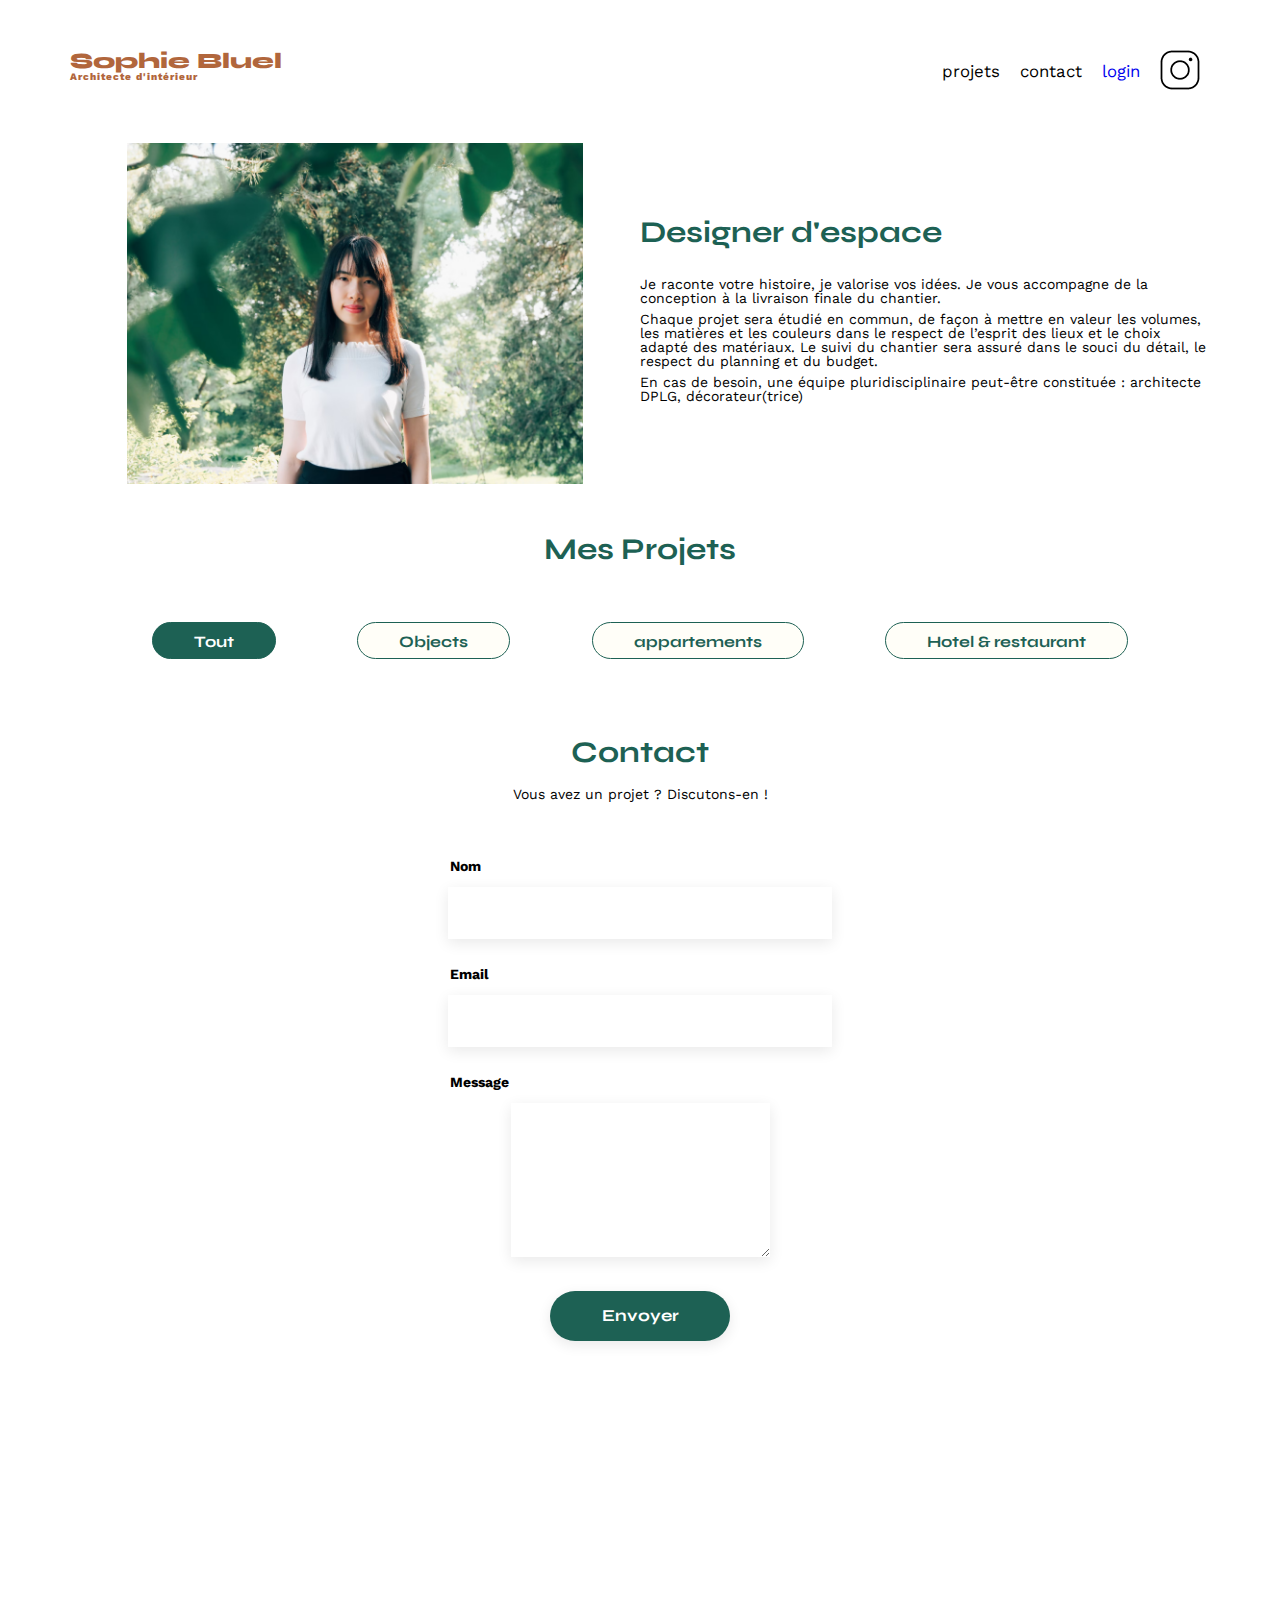
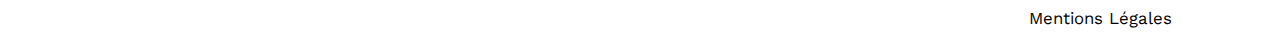
==== Portfolio-architecte-sophie-bluel/FrontEnd/index.html @ def0e127 "add popup" ====
<!DOCTYPE html>
<html lang="fr">
    <head>
        <meta charset="UTF-8" />
        <title>Sophie Bluel - Architecte d'intérieur</title>
        <meta name="viewport" content="width=device-width, initial-scale=1.0" />
        <link rel="preconnect" href="https://fonts.googleapis.com" />
        <link rel="preconnect" href="https://fonts.gstatic.com" crossorigin />
        <link
            href="https://fonts.googleapis.com/css2?family=Syne:wght@700;800&family=Work+Sans&display=swap"
            rel="stylesheet"
        />
        <link
            rel="stylesheet"
            href="https://cdnjs.cloudflare.com/ajax/libs/font-awesome/6.5.2/css/all.min.css"
            integrity="sha512-SnH5WK+bZxgPHs44uWIX+LLJAJ9/2PkPKZ5QiAj6Ta86w+fsb2TkcmfRyVX3pBnMFcV7oQPJkl9QevSCWr3W6A=="
            crossorigin="anonymous"
            referrerpolicy="no-referrer"
        />
        <meta name="description" content="" />
        <link rel="stylesheet" href="./assets/style.css" />
    </head>
    <body>
        <header>
            <h1>Sophie Bluel <span>Architecte d'intérieur</span></h1>
            <nav>
                <ul>
                    <li>projets</li>
                    <li>contact</li>
                    <li>
                        <a href="./assets/login.html" class="btnLogin">login</a>
                    </li>
                    <li>
                        <img
                            src="./assets/icons/instagram.png"
                            alt="Instagram"
                        />
                    </li>
                </ul>
            </nav>
        </header>
        <main>
            <section id="introduction">
                <figure>
                    <img
                        src="./assets/images/sophie-bluel.png"
                        alt="photo de Sophie Bluelcd"
                    />
                </figure>
                <article>
                    <h2>Designer d'espace</h2>
                    <p>
                        Je raconte votre histoire, je valorise vos idées. Je
                        vous accompagne de la conception à la livraison finale
                        du chantier.
                    </p>
                    <p>
                        Chaque projet sera étudié en commun, de façon à mettre
                        en valeur les volumes, les matières et les couleurs dans
                        le respect de l’esprit des lieux et le choix adapté des
                        matériaux. Le suivi du chantier sera assuré dans le
                        souci du détail, le respect du planning et du budget.
                    </p>
                    <p>
                        En cas de besoin, une équipe pluridisciplinaire
                        peut-être constituée : architecte DPLG,
                        décorateur(trice)
                    </p>
                </article>
            </section>

            <section id="portfolio">
                <div class="title">
                    <h2>Mes Projets</h2>
                    <a class="btn-modif loginShowBtn">
                        <i class="fa-regular fa-pen-to-square"></i>modifier
                    </a>
                </div>

                <div class="bouttons-filtre">
                    <button class="button-filtre button-filtre-tout active">
                        Tout
                    </button>
                    <button class="button-filtre button-filtre-object">
                        Objects
                    </button>
                    <button class="button-filtre button-filtre-appartement">
                        appartements
                    </button>
                    <button class="button-filtre button-filtre-hotel">
                        Hotel & restaurant
                    </button>
                </div>

                <div class="gallery"></div>
            </section>
            <section id="contact">
                <h2>Contact</h2>
                <p>Vous avez un projet ? Discutons-en !</p>
                <form action="#" method="post">
                    <label for="name">Nom</label>
                    <input type="text" name="name" id="name" />
                    <label for="email">Email</label>
                    <input type="email" name="email" id="email" />
                    <label for="message">Message</label>
                    <textarea
                        name="message"
                        id="message"
                        cols="30"
                        rows="10"
                    ></textarea>
                    <input type="submit" value="Envoyer" />
                </form>
            </section>
        </main>
        <footer>
            <nav>
                <ul>
                    <li>Mentions Légales</li>
                </ul>
            </nav>
        </footer>
        <div class="popup">
            <div class="popup-container">
                <div class="close-button">
                    <i class="fa-solid fa-xmark"></i>
                </div>
                <div class="popup-content">
                    <h2>Galerie photo</h2>
                    <div class="popup-images">
                        <div class="edit-image">
                            <img
                                src="./assets/images/abajour-tahina.png"
                                alt="abajour de luxe"
                            />
                            <div class="icon-trash">
                                <i class="fa-solid fa-trash-can"></i>
                            </div>
                        </div>
                    </div>
                    <div class="popup-divider"></div>
                    <input
                        id="add-image"
                        type="submit"
                        value="Ajouter une photo"
                    />
                </div>
            </div>
        </div>
        <script type="module" src="./assets/popup.js"></script>
        <script type="module" src="./assets/index.js"></script>
    </body>
</html>
---- Portfolio-architecte-sophie-bluel/FrontEnd/assets/style.css ----
/* http://meyerweb.com/eric/tools/css/reset/
   v2.0 | 20110126
   License: none (public domain)
*/

html,
body,
div,
span,
applet,
object,
iframe,
h1,
h2,
h3,
h4,
h5,
h6,
p,
blockquote,
pre,
a,
abbr,
acronym,
address,
big,
cite,
code,
del,
dfn,
em,
img,
ins,
kbd,
q,
s,
samp,
small,
strike,
strong,
sub,
sup,
tt,
var,
b,
u,
i,
center,
dl,
dt,
dd,
ol,
ul,
li,
fieldset,
form,
label,
legend,
table,
caption,
tbody,
tfoot,
thead,
tr,
th,
td,
article,
aside,
canvas,
details,
embed,
figure,
figcaption,
footer,
header,
hgroup,
menu,
nav,
output,
ruby,
section,
summary,
time,
mark,
audio,
video {
    margin: 0;
    padding: 0;
    border: 0;
    font-size: 100%;
    font: inherit;
    vertical-align: baseline;
}
/* HTML5 display-role reset for older browsers */
article,
aside,
details,
figcaption,
figure,
footer,
header,
hgroup,
menu,
nav,
section {
    display: block;
}
body {
    line-height: 1;
}
ol,
ul {
    list-style: none;
}
blockquote,
q {
    quotes: none;
}
blockquote:before,
blockquote:after,
q:before,
q:after {
    content: "";
    content: none;
}
table {
    border-collapse: collapse;
    border-spacing: 0;
}
/** end reset css**/
body {
    max-width: 1140px;
    margin: auto;
    font-family: "Work Sans";
    font-size: 14px;
}
header {
    display: flex;
    justify-content: space-between;
    margin: 50px 0;
}
section {
    margin: 50px 0;
}

h1 {
    display: flex;
    flex-direction: column;
    font-family: "Syne";
    font-size: 22px;
    font-weight: 800;
    color: #b1663c;
}

h1 > span {
    font-family: "Work Sans";
    font-size: 10px;
    letter-spacing: 0.1em;
}

h2 {
    font-family: "Syne";
    font-weight: 700;
    font-size: 30px;
    color: #1d6154;
}
nav ul {
    display: flex;
    align-items: center;
    list-style-type: none;
    cursor: pointer;
}
nav li {
    padding: 0 10px;
    font-size: 1.2em;
}

nav a {
    text-decoration: none;
}

li:hover {
    color: #b1663c;
}
#introduction {
    display: flex;
    align-items: center;
}
#introduction figure {
    flex: 1;
}
#introduction img {
    display: block;
    margin: auto;
    width: 80%;
}

#introduction article {
    flex: 1;
}
#introduction h2 {
    margin-bottom: 1em;
}

#introduction p {
    margin-bottom: 0.5em;
}
#portfolio h2 {
    text-align: center;
    margin-bottom: 1em;
}

.gallery {
    width: 90%;
    display: grid;
    grid-template-columns: 1fr 1fr 1fr;
    grid-column-gap: 20px;
    grid-row-gap: 20px;
    margin: auto;
}

.gallery img {
    width: 100%;
}
#contact {
    width: 50%;
    margin: auto;
}
#contact > * {
    text-align: center;
}
#contact h2 {
    margin-bottom: 20px;
}
#contact form {
    text-align: left;
    margin-top: 30px;
    display: flex;
    flex-direction: column;
}

#contact input {
    height: 50px;
    font-size: 1.2em;
    border: none;
    box-shadow: 0px 4px 14px rgba(0, 0, 0, 0.09);
}
#contact label {
    margin: 2em 0 1em 0;
}
#contact textarea {
    border: none;
    box-shadow: 0px 4px 14px rgba(0, 0, 0, 0.09);
}

input[type="submit"] {
    font-family: "Syne";
    font-weight: 700;
    color: white;
    background-color: #1d6154;
    margin: 2em auto;
    width: 180px;
    text-align: center;
    border-radius: 60px;
}

footer nav ul {
    display: flex;
    justify-content: flex-end;
    margin: 2em;
}

.bouttons-filtre {
    display: flex;
    justify-content: space-evenly;
    margin: 2em 0;
}

.button-filtre {
    font-weight: 700;
    text-align: center;
    flex-shrink: 0;
    height: 2.3125rem;
    border-radius: 3.75rem;
    color: #1d6154;
    background-color: #fffef8;
    font-family: Syne;
    font-size: 1rem;
    padding: 0.56rem 2.56rem;
    cursor: pointer;
    border: 1px solid #1d6154;
    transition: all 0.3s;
}

.button-filtre:hover {
    background-color: #1d6154;
    color: white;
}

.active {
    background-color: #1d6154;
    color: white;
}

form {
    display: flex;
    flex-direction: column;
    align-items: center;
    max-width: 380px;
    margin: auto;
    margin-top: 200px;
    margin-bottom: 235px;
}

form a {
    color: #1d6154;
    font-weight: 700;
    text-underline-offset: 0.2em;
}

label {
    margin: 1em 0;
    align-self: flex-start;
    margin-top: 2.5em;
    font-weight: 700;
}

input {
    width: 100%;
    height: 50px;
    font-size: 1.2em;
    border: none;
    box-shadow: 0px 4px 14px rgba(0, 0, 0, 0.09);
    cursor: pointer;
}

#error {
    color: red;
    margin-top: 2em;
    font-weight: 700;
    transition: all 0.3s;
}

.title {
    display: flex;
    justify-content: center;
    align-items: baseline;
    gap: 10px;
}

.title a {
    cursor: pointer;
    color: #333;
    font-weight: 700;
    display: none;
}

.title a:hover {
    text-decoration: underline;
}

.title a i {
    margin-right: 0.5rem;
}

.popup {
    display: none;
    position: fixed;
    z-index: 1;
    left: 0;
    top: 0;
    width: 100%;
    height: 100%;
    overflow: auto;
    background-color: rgb(0, 0, 0);
    background-color: rgba(0, 0, 0, 0.4);
}

.popup-container {
    background-color: #fefefe;
    margin: 15% auto;
    padding: 20px;
    width: 37%;
    position: relative;
    border-radius: 0.625rem;
}

.popup-container .close-button {
    position: absolute;
    top: 1.5rem;
    right: 2rem;
    font-size: 2rem;
    cursor: pointer;
}

.popup-content {
    display: flex;
    flex-direction: column;
    align-items: center;
    margin-top: 2rem;
}

.popup-content h2 {
    font-family: "Work Sans";
    color: #333;
}

.popup-images {
    display: flex;
    align-self: flex-start;
    padding-top: 2rem;
    row-gap: 0.39rem;
    column-gap: 1.6rem;
    flex-wrap: wrap;
    width: 80%;
    margin: auto;
}

.popup-images img {
    width: 6rem;
}

.edit-image {
    position: relative;
}

.icon-trash {
    position: absolute;
    top: 0.4rem;
    right: 0.4rem;
    padding: 0.4rem;
    background: #333;
    color: white;
    cursor: pointer;
    border-radius: 5px;
}

.popup-divider {
    width: 80%;
    height: 1px;
    background-color: #b3b3b3;
    margin-top: 2rem;
}

.popup-content input[type="submit"] {
    width: 14.8125rem;
    cursor: pointer;
}
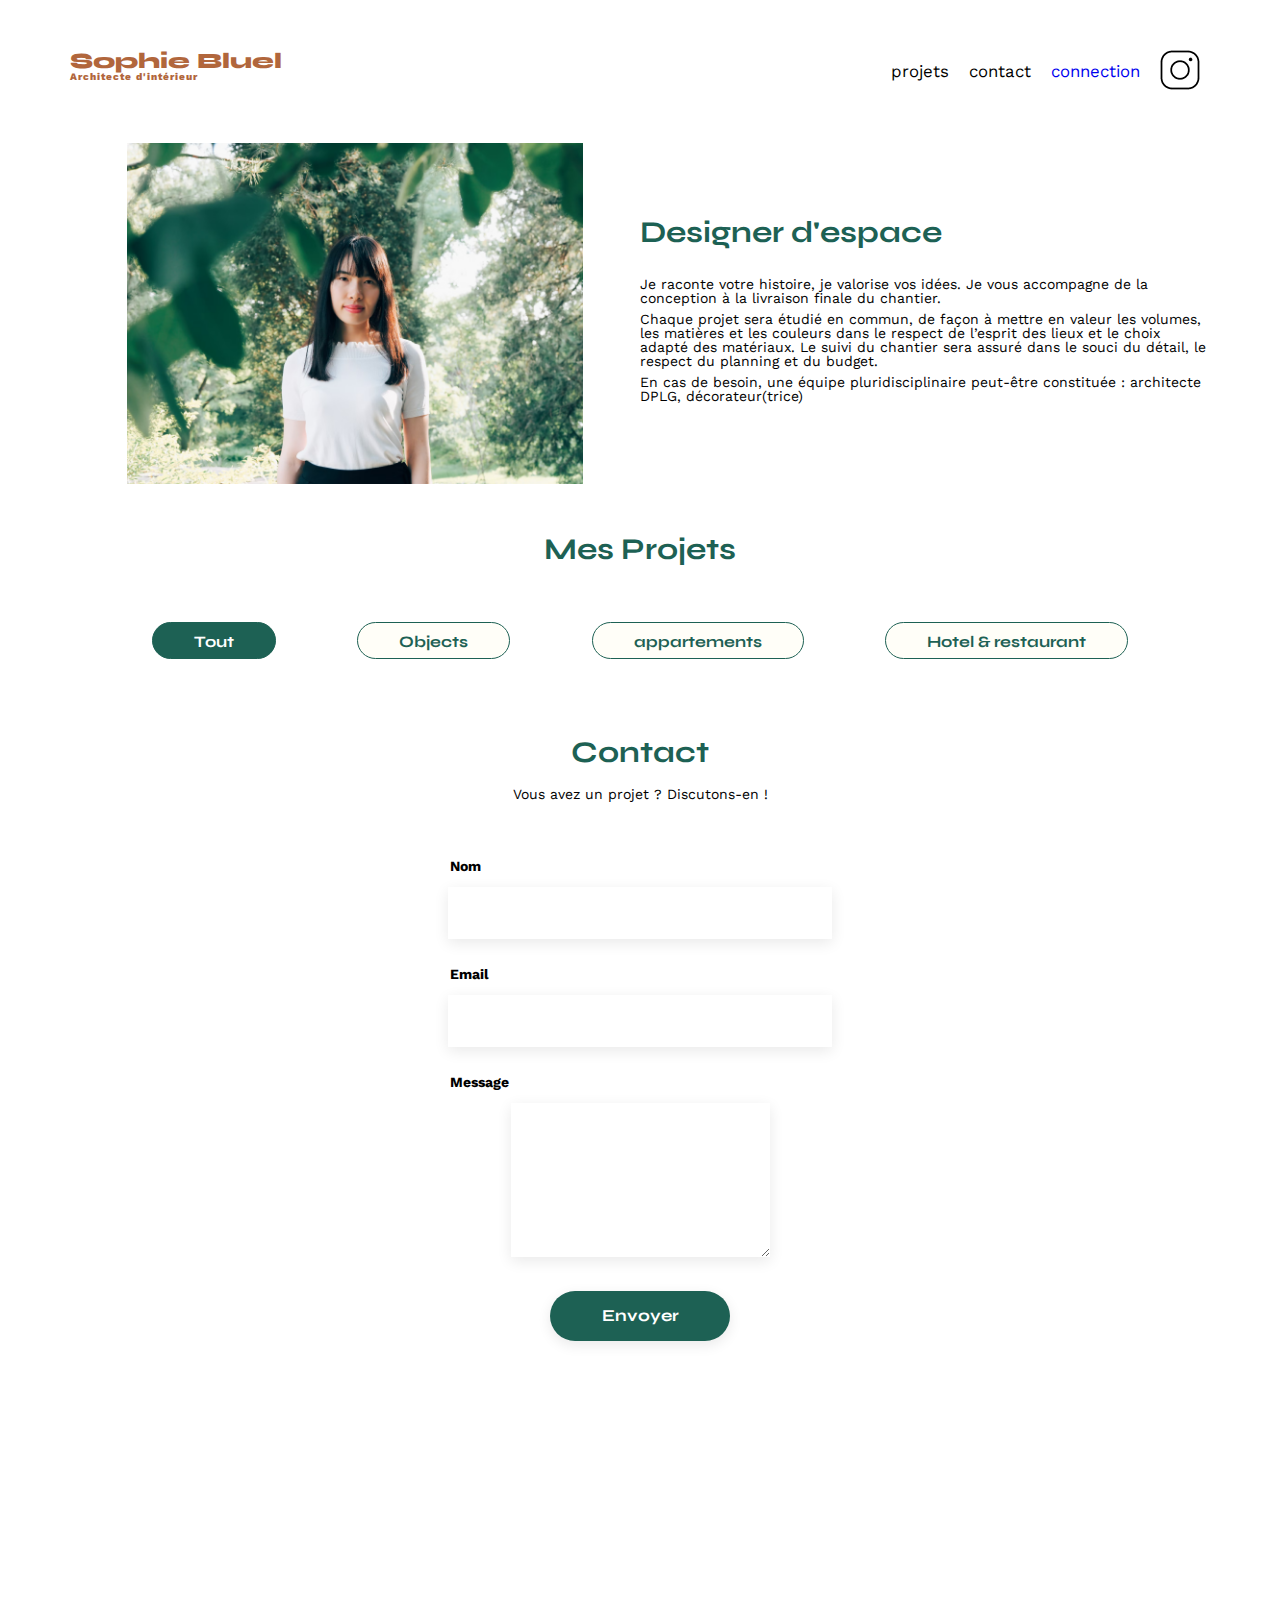
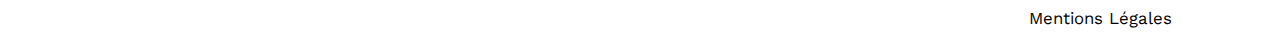
==== commit 9d886722: "ajoute de la fonction de retirer des project" ====
--- a/Portfolio-architecte-sophie-bluel/FrontEnd/index.html
+++ b/Portfolio-architecte-sophie-bluel/FrontEnd/index.html
@@ -28,7 +28,14 @@
                     <li>projets</li>
                     <li>contact</li>
                     <li>
-                        <a href="./assets/login.html" class="btnLogin">login</a>
+                        <a
+                            href="./assets/login.html"
+                            class="btnLogin connection"
+                            >connection</a
+                        >
+                        <a href="#" class="btnLogin deconnection"
+                            >déconnection</a
+                        >
                     </li>
                     <li>
                         <img
@@ -128,7 +135,7 @@
                 <div class="popup-content">
                     <h2>Galerie photo</h2>
                     <div class="popup-images">
-                        <div class="edit-image">
+                        <!-- <div class="edit-image">
                             <img
                                 src="./assets/images/abajour-tahina.png"
                                 alt="abajour de luxe"
@@ -136,7 +143,7 @@
                             <div class="icon-trash">
                                 <i class="fa-solid fa-trash-can"></i>
                             </div>
-                        </div>
+                        </div> -->
                     </div>
                     <div class="popup-divider"></div>
                     <input
--- a/Portfolio-architecte-sophie-bluel/FrontEnd/assets/style.css
+++ b/Portfolio-architecte-sophie-bluel/FrontEnd/assets/style.css
@@ -370,7 +370,7 @@
     left: 0;
     top: 0;
     width: 100%;
-    height: 100%;
+    height: 100vh;
     overflow: auto;
     background-color: rgb(0, 0, 0);
     background-color: rgba(0, 0, 0, 0.4);
@@ -380,7 +380,7 @@
     background-color: #fefefe;
     margin: 15% auto;
     padding: 20px;
-    width: 37%;
+    width: 42%;
     position: relative;
     border-radius: 0.625rem;
 }
@@ -391,6 +391,11 @@
     right: 2rem;
     font-size: 2rem;
     cursor: pointer;
+    transition: all 0.3s;
+}
+
+.popup-container .close-button:hover {
+    color: #b13c3c;
 }
 
 .popup-content {
@@ -398,6 +403,7 @@
     flex-direction: column;
     align-items: center;
     margin-top: 2rem;
+    width: 100%;
 }
 
 .popup-content h2 {
@@ -409,15 +415,15 @@
     display: flex;
     align-self: flex-start;
     padding-top: 2rem;
-    row-gap: 0.39rem;
-    column-gap: 1.6rem;
+    row-gap: 1.6rem;
+    column-gap: 0.39rem;
     flex-wrap: wrap;
     width: 80%;
     margin: auto;
 }
 
 .popup-images img {
-    width: 6rem;
+    max-width: 7.6rem;
 }
 
 .edit-image {
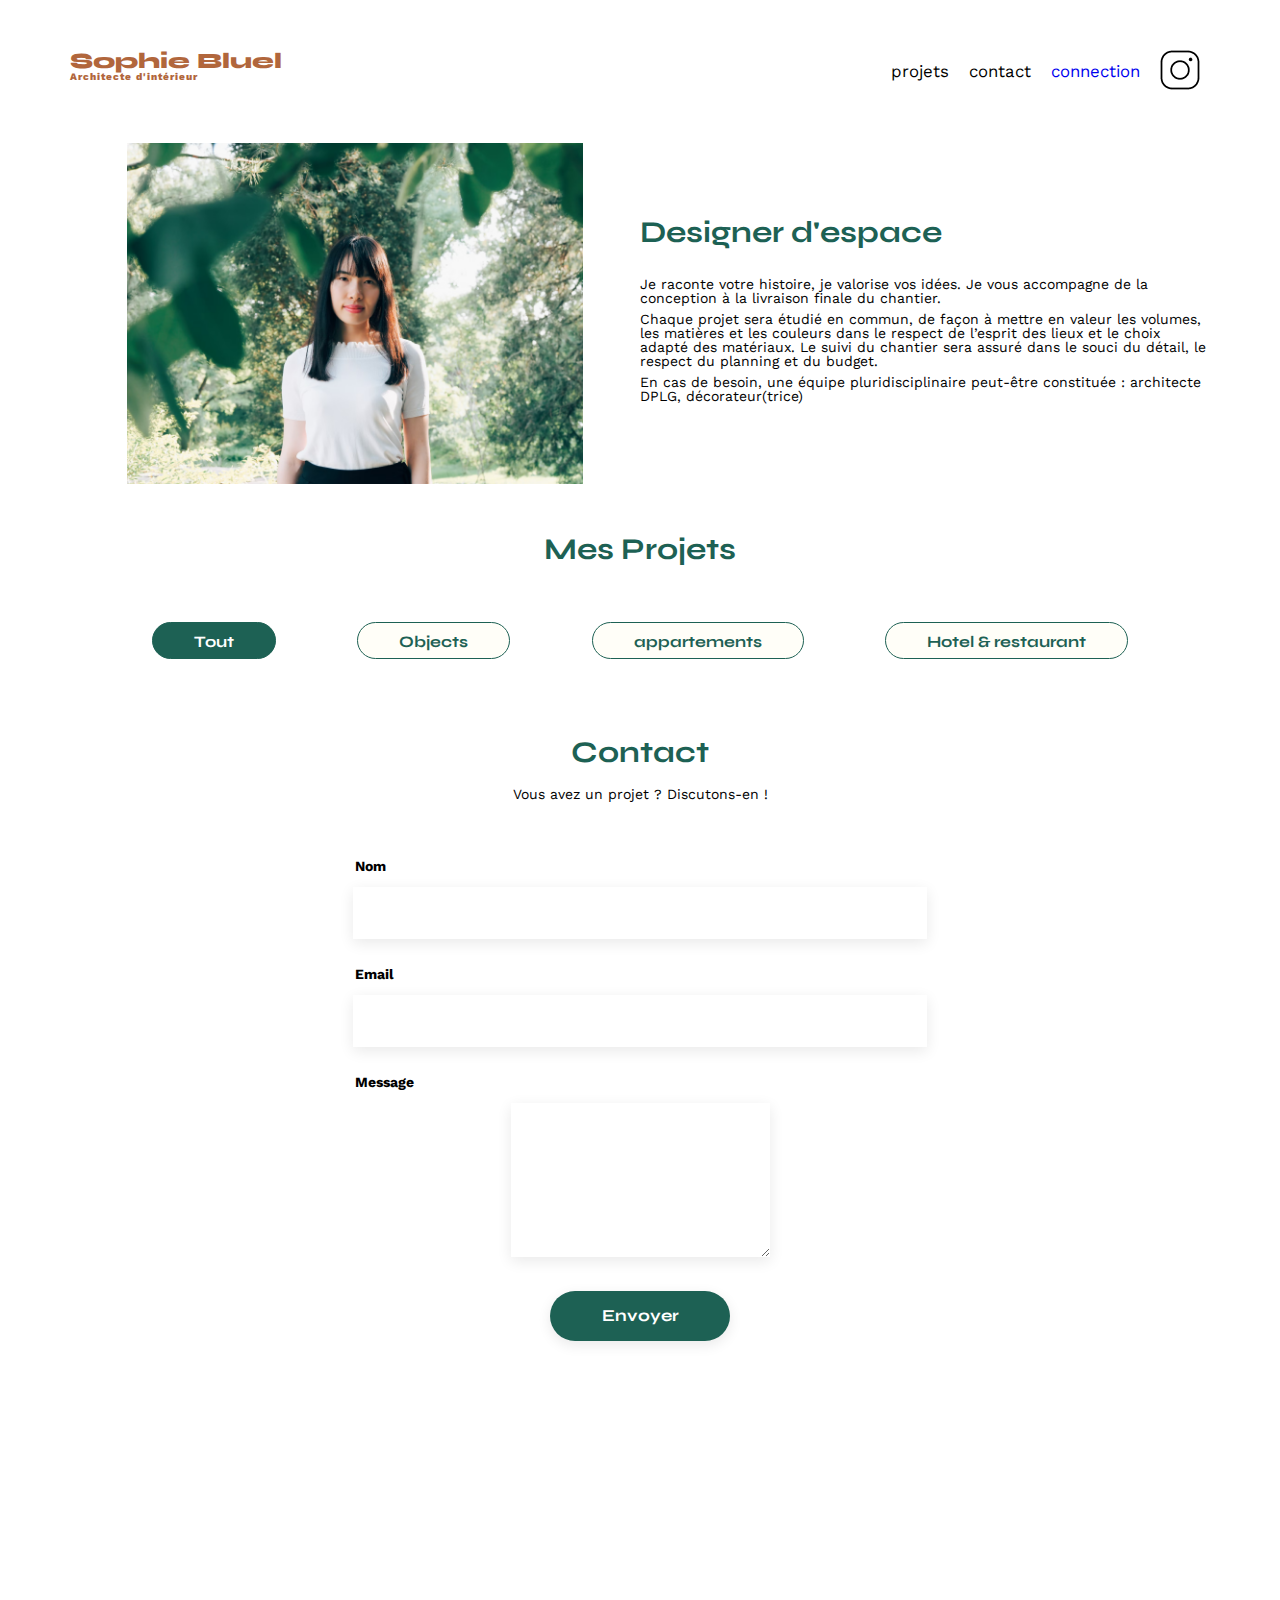
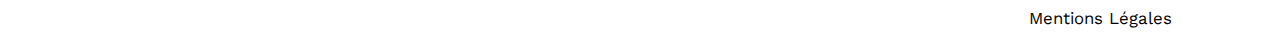
==== commit 88408823: "ajoute de la popup pour ajouter des image" ====
--- a/Portfolio-architecte-sophie-bluel/FrontEnd/index.html
+++ b/Portfolio-architecte-sophie-bluel/FrontEnd/index.html
@@ -134,17 +134,7 @@
                 </div>
                 <div class="popup-content">
                     <h2>Galerie photo</h2>
-                    <div class="popup-images">
-                        <!-- <div class="edit-image">
-                            <img
-                                src="./assets/images/abajour-tahina.png"
-                                alt="abajour de luxe"
-                            />
-                            <div class="icon-trash">
-                                <i class="fa-solid fa-trash-can"></i>
-                            </div>
-                        </div> -->
-                    </div>
+                    <div class="popup-images"></div>
                     <div class="popup-divider"></div>
                     <input
                         id="add-image"
@@ -152,6 +142,32 @@
                         value="Ajouter une photo"
                     />
                 </div>
+                <div class="popup-content-ajoute">
+                    <div class="back-arrow">
+                        <i class="fa-solid fa-arrow-left"></i>
+                    </div>
+                    <h2>Ajout photo</h2>
+                    <div class="ajout-image-window">
+                        <i class="fa-regular fa-image"></i>
+                        <label class="bouton-ajout-image" for="fileInput">+ Ajouter photo 
+                        </label>
+                        <span id="file-name"></span>
+                        <input type="file" id="fileInput">
+                        <p>jpg, png : 4mo max</p>
+                    </div>
+                    <form class="formAjoutImage">
+                        <label for="btnAjoutImage">Titre</label>
+                        <input type="text" id="btnAjoutImage" />
+                        <label for="selectCategorie">Catégorie</label>
+                        <select name="selectCategorie" id="selectCategorie">
+                            <option value="object">Object</option>
+                            <option value="appartement">Appartement</option>
+                            <option value="hotel">Hotel & restaurant</option>
+                        </select>
+                    </form>
+                    <div class="popup-divider"></div>
+                    <input id="validerForm" type="submit" value="Valider"></input>
+                </div>
             </div>
         </div>
         <script type="module" src="./assets/popup.js"></script>
--- a/Portfolio-architecte-sophie-bluel/FrontEnd/assets/style.css
+++ b/Portfolio-architecte-sophie-bluel/FrontEnd/assets/style.css
@@ -262,6 +262,7 @@
     width: 180px;
     text-align: center;
     border-radius: 60px;
+    cursor: pointer;
 }
 
 footer nav ul {
@@ -306,7 +307,6 @@
     display: flex;
     flex-direction: column;
     align-items: center;
-    max-width: 380px;
     margin: auto;
     margin-top: 200px;
     margin-bottom: 235px;
@@ -331,7 +331,11 @@
     font-size: 1.2em;
     border: none;
     box-shadow: 0px 4px 14px rgba(0, 0, 0, 0.09);
-    cursor: pointer;
+    cursor: text;
+}
+
+.form-login {
+    max-width: 23.6875rem;
 }
 
 #error {
@@ -379,13 +383,13 @@
 .popup-container {
     background-color: #fefefe;
     margin: 15% auto;
-    padding: 20px;
-    width: 42%;
+    padding: 40px 15px;
+    width: 39.375rem;
     position: relative;
     border-radius: 0.625rem;
 }
 
-.popup-container .close-button {
+.close-button {
     position: absolute;
     top: 1.5rem;
     right: 2rem;
@@ -394,7 +398,7 @@
     transition: all 0.3s;
 }
 
-.popup-container .close-button:hover {
+.close-button:hover {
     color: #b13c3c;
 }
 
@@ -406,7 +410,110 @@
     width: 100%;
 }
 
+.popup-content-ajoute {
+    display: flex;
+    flex-direction: column;
+    align-items: center;
+    margin-top: 2rem;
+    width: 100%;
+}
+
+.back-arrow {
+    position: absolute;
+    top: 1.5rem;
+    left: 2rem;
+    font-size: 2rem;
+    cursor: pointer;
+}
+
+.ajout-image-window {
+    display: flex;
+    flex-direction: column;
+    align-items: center;
+    margin-top: 2rem;
+    width: 80%;
+    background: #e8f1f6;
+    border-radius: 0.1875rem;
+}
+
+.ajout-image-window i {
+    margin-top: 1rem;
+    font-size: 4.75rem;
+    color: #cbd6dc;
+}
+
+.ajout-image-window p {
+    color: #306685;
+    margin: 1rem 0;
+    font-weight: 700;
+}
+
+.formAjoutImage {
+    width: 80%;
+    margin: 0;
+}
+
+input[type="file"] {
+    display: none;
+}
+
+.bouton-ajout-image {
+    font-family: "work sans";
+    color: #306685;
+    background-color: #cbd6dc;
+    padding: 0.625rem 1rem;
+    margin: 2em auto;
+    border-radius: 60px;
+    font-size: 1.2rem;
+    cursor: pointer;
+    transition: all 0.3s;
+}
+
+.bouton-ajout-image:hover {
+    background-color: #1d6154;
+    color: white;
+    scale: 1.1;
+}
+
+#file-name {
+    margin: 1em 0;
+    color: #306685;
+    font-weight: 700;
+    font-family: "work sans";
+}
+
+#validerForm {
+    font-family: "Syne";
+    color: white;
+    background-color: #a7a7a7;
+    padding: 0.625rem 3rem;
+    margin: 2em auto;
+    border-radius: 60px;
+    font-size: 1.2rem;
+    cursor: pointer;
+    transition: all 0.3s;
+}
+
+#validerForm:hover {
+    background-color: #1d6154;
+    scale: 1.1;
+}
+
+#selectCategorie {
+    min-width: 100%;
+    height: 50px;
+    margin: 1rem 0;
+    background: #fffef8;
+    box-shadow: 0px 4px 14px rgba(0, 0, 0, 0.09);
+    border: none;
+}
+
 .popup-content h2 {
+    font-family: "Work Sans";
+    color: #333;
+}
+
+.popup-content-ajoute h2 {
     font-family: "Work Sans";
     color: #333;
 }
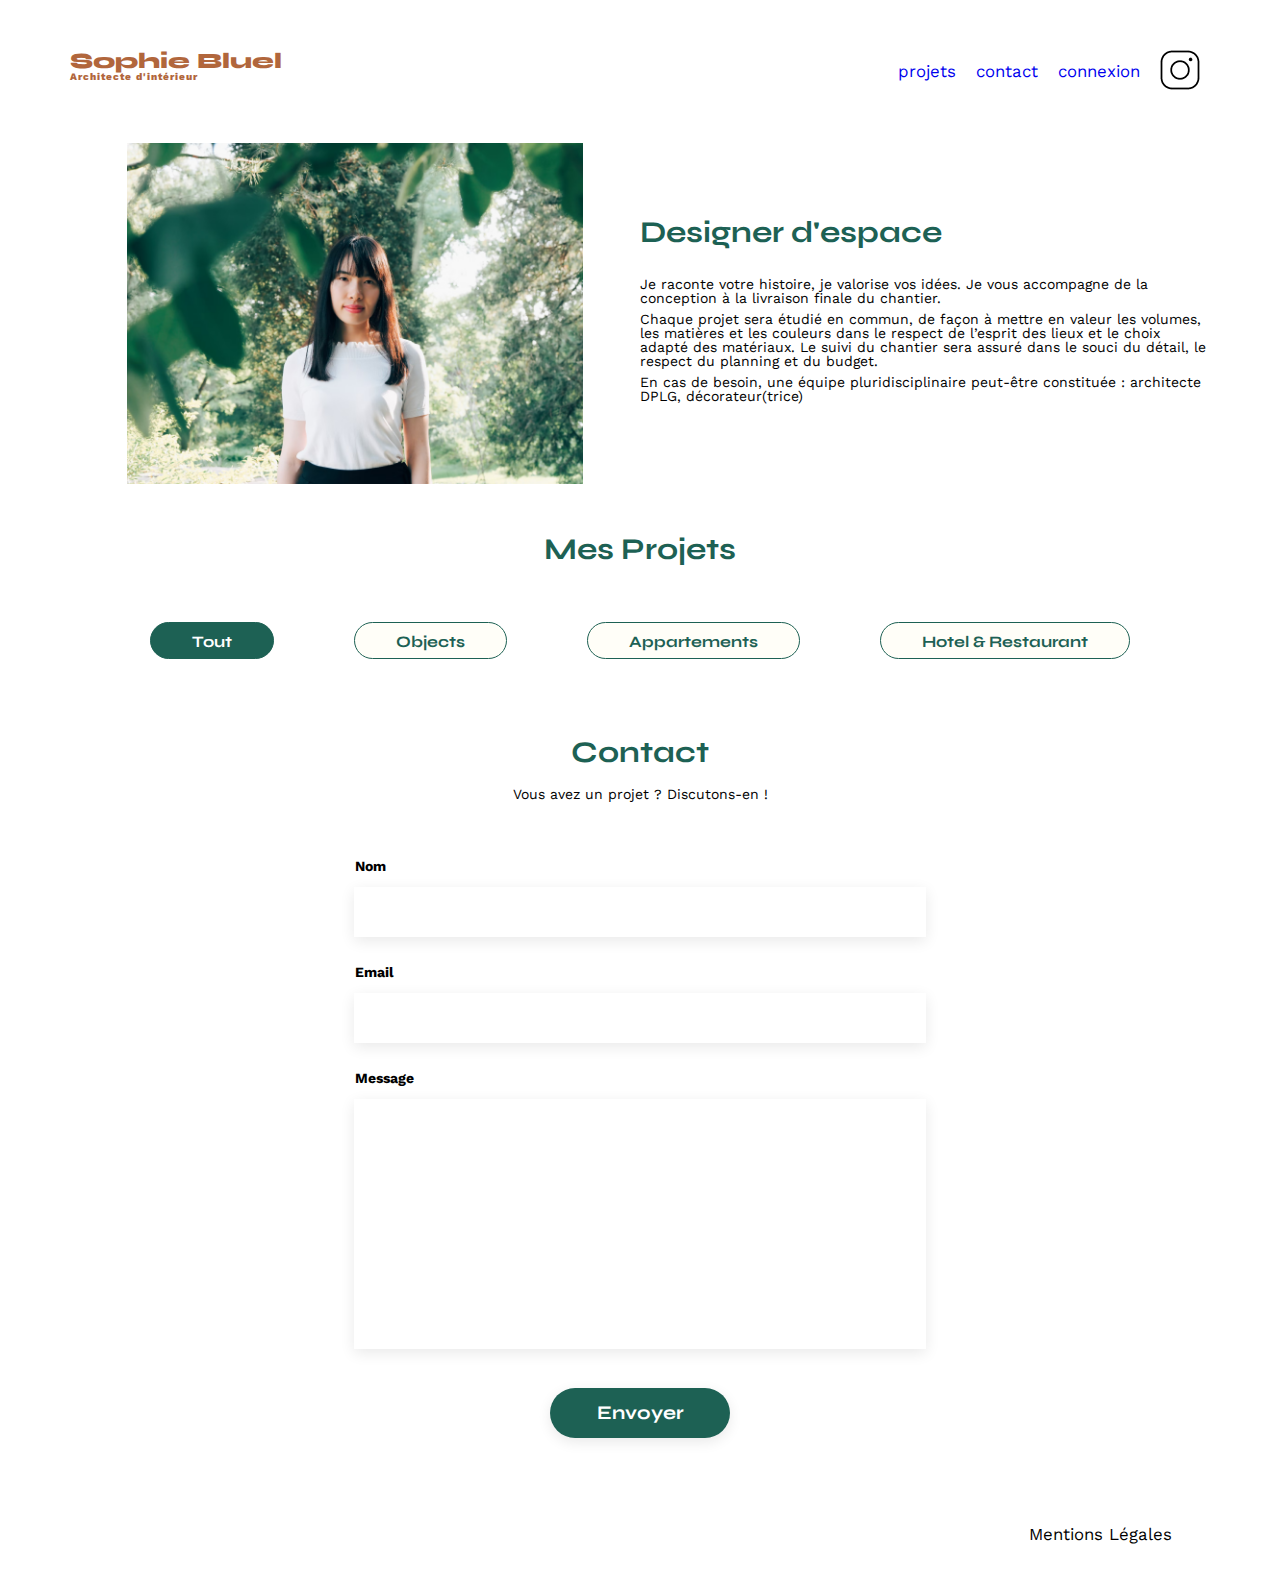
==== commit c5575303: "WIP modif struture code" ====
--- a/Portfolio-architecte-sophie-bluel/FrontEnd/index.html
+++ b/Portfolio-architecte-sophie-bluel/FrontEnd/index.html
@@ -18,28 +18,28 @@
             referrerpolicy="no-referrer"
         />
         <meta name="description" content="" />
-        <link rel="stylesheet" href="./assets/style.css" />
+        <link rel="stylesheet" href="assets/style.css" />
     </head>
     <body>
         <header>
             <h1>Sophie Bluel <span>Architecte d'intérieur</span></h1>
             <nav>
                 <ul>
-                    <li>projets</li>
-                    <li>contact</li>
+                    <li><a href="#portfolio">projets</a></li>
+                    <li><a href="#contact">contact</a></li>
                     <li>
                         <a
-                            href="./assets/login.html"
+                            href="login.html"
                             class="btnLogin connection"
-                            >connection</a
+                            >connexion</a
                         >
                         <a href="#" class="btnLogin deconnection"
-                            >déconnection</a
+                            >déconnexion</a
                         >
                     </li>
                     <li>
                         <img
-                            src="./assets/icons/instagram.png"
+                            src="assets/icons/instagram.png"
                             alt="Instagram"
                         />
                     </li>
@@ -50,7 +50,7 @@
             <section id="introduction">
                 <figure>
                     <img
-                        src="./assets/images/sophie-bluel.png"
+                        src="assets/images/sophie-bluel.png"
                         alt="photo de Sophie Bluelcd"
                     />
                 </figure>
@@ -75,7 +75,6 @@
                     </p>
                 </article>
             </section>
-
             <section id="portfolio">
                 <div class="title">
                     <h2>Mes Projets</h2>
@@ -83,7 +82,6 @@
                         <i class="fa-regular fa-pen-to-square"></i>modifier
                     </a>
                 </div>
-
                 <div class="bouttons-filtre">
                     <button class="button-filtre button-filtre-tout active">
                         Tout
@@ -92,14 +90,14 @@
                         Objects
                     </button>
                     <button class="button-filtre button-filtre-appartement">
-                        appartements
+                        Appartements
                     </button>
                     <button class="button-filtre button-filtre-hotel">
-                        Hotel & restaurant
+                        Hotel & Restaurant
                     </button>
                 </div>
 
-                <div class="gallery"></div>
+                <div id="imageContainer" class="gallery"></div>
             </section>
             <section id="contact">
                 <h2>Contact</h2>
@@ -134,7 +132,7 @@
                 </div>
                 <div class="popup-content">
                     <h2>Galerie photo</h2>
-                    <div class="popup-images"></div>
+                    <div id="imageContainer" class="popup-images"></div>
                     <div class="popup-divider"></div>
                     <input
                         id="add-image"
@@ -152,25 +150,25 @@
                         <label class="bouton-ajout-image" for="fileInput">+ Ajouter photo 
                         </label>
                         <span id="file-name"></span>
-                        <input type="file" id="fileInput">
+                        <input type="file" id="fileInput" required>
                         <p>jpg, png : 4mo max</p>
                     </div>
-                    <form class="formAjoutImage">
-                        <label for="btnAjoutImage">Titre</label>
-                        <input type="text" id="btnAjoutImage" />
+                    <form id="validerForm" class="formAjoutImage">
+                        <label for="titleImage">Titre</label>
+                        <input type="text" id="titleImage" class="imageTitle" />
                         <label for="selectCategorie">Catégorie</label>
                         <select name="selectCategorie" id="selectCategorie">
-                            <option value="object">Object</option>
-                            <option value="appartement">Appartement</option>
-                            <option value="hotel">Hotel & restaurant</option>
+                            <option value="1">Object</option>
+                            <option value="2">Appartement</option>
+                            <option value="3">Hotel & restaurant</option>
                         </select>
+                        <div class="popup-divider"></div>
+                        <input id="btnValiderForm" type="submit" value="Valider"></input>
                     </form>
-                    <div class="popup-divider"></div>
-                    <input id="validerForm" type="submit" value="Valider"></input>
                 </div>
             </div>
         </div>
-        <script type="module" src="./assets/popup.js"></script>
-        <script type="module" src="./assets/index.js"></script>
+        <script src="popup.js"></script>
+        <script src="index.js"></script>
     </body>
 </html>
--- a/Portfolio-architecte-sophie-bluel/FrontEnd/assets/style.css
+++ b/Portfolio-architecte-sophie-bluel/FrontEnd/assets/style.css
@@ -90,6 +90,7 @@
     font-size: 100%;
     font: inherit;
     vertical-align: baseline;
+    scroll-behavior: smooth;
 }
 /* HTML5 display-role reset for older browsers */
 article,
@@ -241,7 +242,7 @@
 
 #contact input {
     height: 50px;
-    font-size: 1.2em;
+    font-size: 1.2rem;
     border: none;
     box-shadow: 0px 4px 14px rgba(0, 0, 0, 0.09);
 }
@@ -250,12 +251,18 @@
 }
 #contact textarea {
     border: none;
+    font-size: 1.2rem;
+    padding: 15px;
+    outline: none;
     box-shadow: 0px 4px 14px rgba(0, 0, 0, 0.09);
+    resize: none;
+    width: 95%;
 }
 
 input[type="submit"] {
     font-family: "Syne";
     font-weight: 700;
+    font-size: 1.2rem;
     color: white;
     background-color: #1d6154;
     margin: 2em auto;
@@ -309,7 +316,7 @@
     align-items: center;
     margin: auto;
     margin-top: 200px;
-    margin-bottom: 235px;
+    margin-bottom: 50px;
 }
 
 form a {
@@ -326,10 +333,12 @@
 }
 
 input {
-    width: 100%;
+    width: 95%;
     height: 50px;
     font-size: 1.2em;
     border: none;
+    padding: 0 15px;
+    outline: none;
     box-shadow: 0px 4px 14px rgba(0, 0, 0, 0.09);
     cursor: text;
 }
@@ -369,13 +378,15 @@
 
 .popup {
     display: none;
+    justify-content: center;
+    align-items: center;
     position: fixed;
     z-index: 1;
     left: 0;
     top: 0;
     width: 100%;
     height: 100vh;
-    overflow: auto;
+    overflow: hidden;
     background-color: rgb(0, 0, 0);
     background-color: rgba(0, 0, 0, 0.4);
 }
@@ -383,8 +394,8 @@
 .popup-container {
     background-color: #fefefe;
     margin: 15% auto;
-    padding: 40px 15px;
-    width: 39.375rem;
+    padding-top: 40px;
+    width: 39.5rem;
     position: relative;
     border-radius: 0.625rem;
 }
@@ -444,7 +455,7 @@
 
 .ajout-image-window p {
     color: #306685;
-    margin: 1rem 0;
+    margin-bottom: 1rem;
     font-weight: 700;
 }
 
@@ -462,7 +473,7 @@
     color: #306685;
     background-color: #cbd6dc;
     padding: 0.625rem 1rem;
-    margin: 2em auto;
+    margin: 1rem auto 0 auto;
     border-radius: 60px;
     font-size: 1.2rem;
     cursor: pointer;
@@ -482,7 +493,7 @@
     font-family: "work sans";
 }
 
-#validerForm {
+#btnValiderForm {
     font-family: "Syne";
     color: white;
     background-color: #a7a7a7;
@@ -494,7 +505,7 @@
     transition: all 0.3s;
 }
 
-#validerForm:hover {
+#btnValiderForm:hover {
     background-color: #1d6154;
     scale: 1.1;
 }
@@ -503,7 +514,10 @@
     min-width: 100%;
     height: 50px;
     margin: 1rem 0;
-    background: #fffef8;
+    padding: 0.625rem 1rem;
+    font-size: 1.2rem;
+    border: none;
+    background: white;
     box-shadow: 0px 4px 14px rgba(0, 0, 0, 0.09);
     border: none;
 }
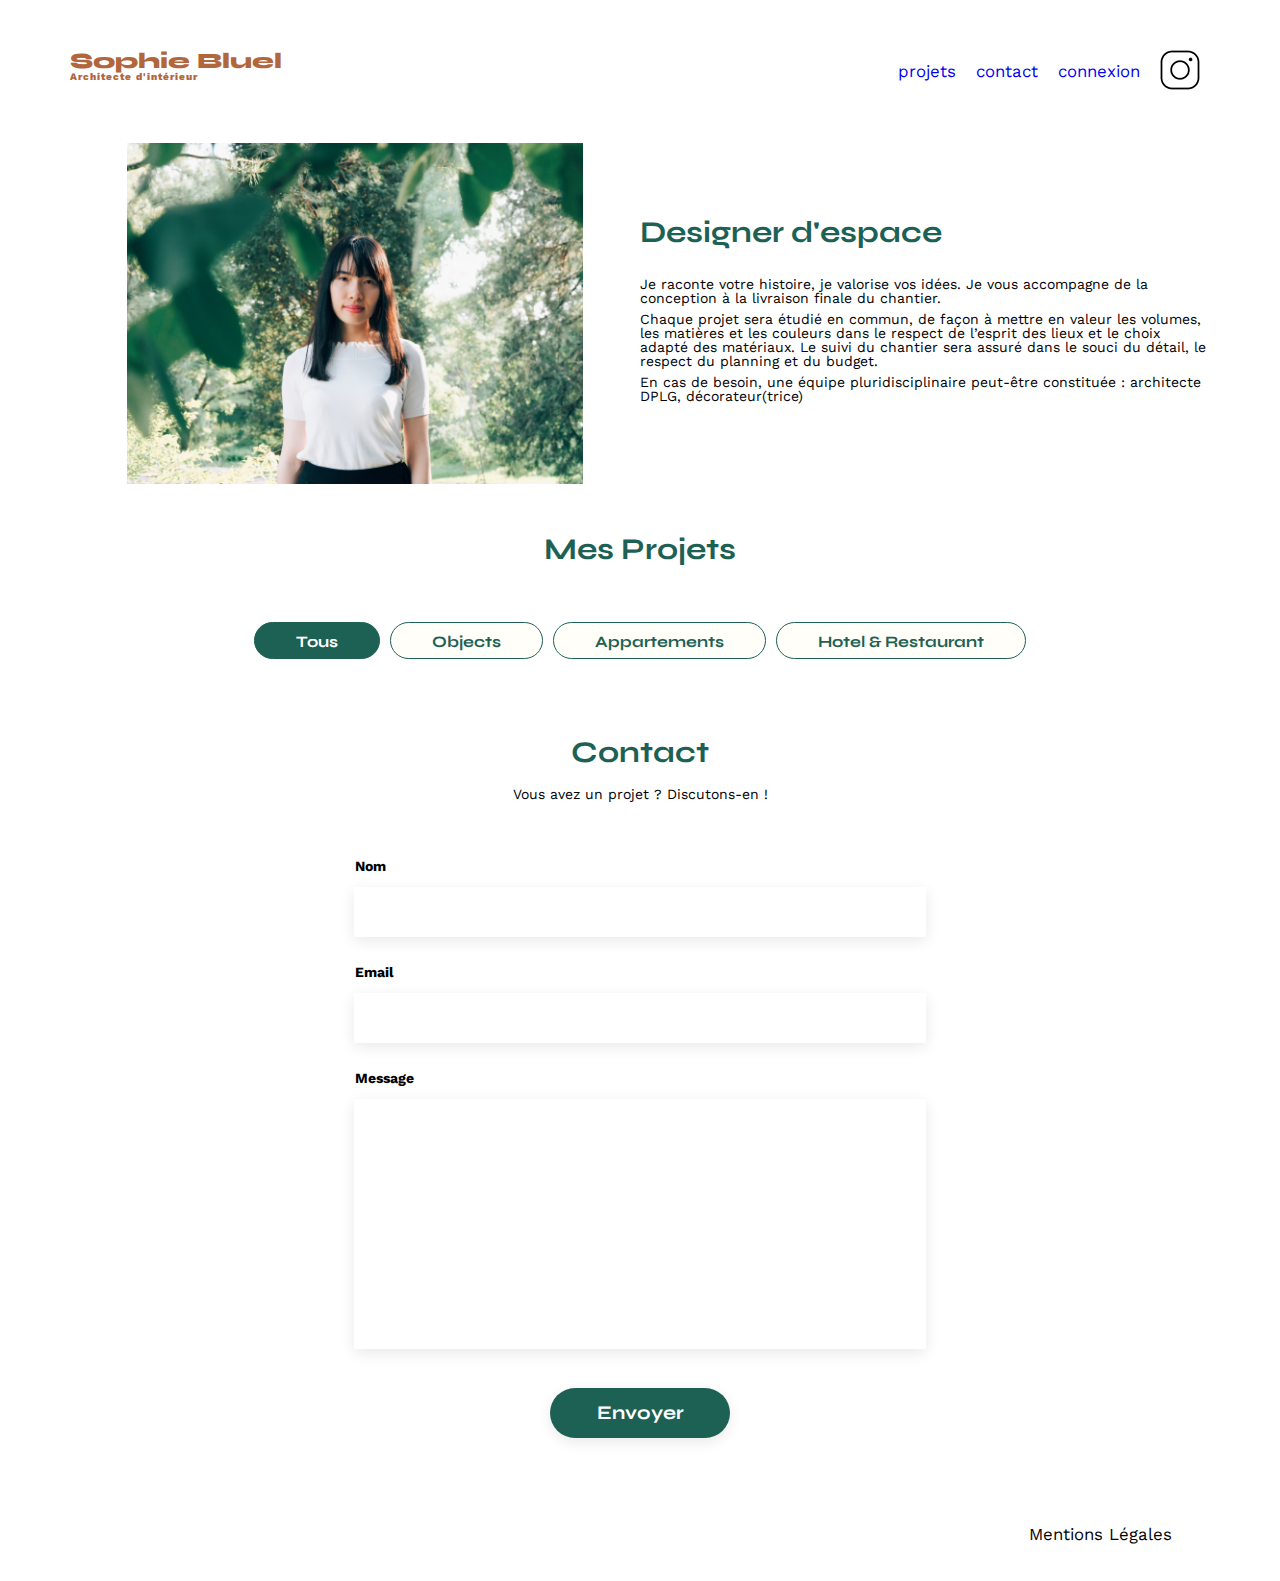
==== commit f319c6eb: "add reload work" ====
--- a/Portfolio-architecte-sophie-bluel/FrontEnd/index.html
+++ b/Portfolio-architecte-sophie-bluel/FrontEnd/index.html
@@ -84,7 +84,7 @@
                 </div>
                 <div class="bouttons-filtre">
                     <button class="button-filtre button-filtre-tout active">
-                        Tout
+                        Tous
                     </button>
                     <button class="button-filtre button-filtre-object">
                         Objects
@@ -146,12 +146,13 @@
                     </div>
                     <h2>Ajout photo</h2>
                     <div class="ajout-image-window">
-                        <i class="fa-regular fa-image"></i>
+                        <i id="iconAddImage" class="fa-regular fa-image"></i>
+                        <img class="imagePreview" src="" alt="">
                         <label class="bouton-ajout-image" for="fileInput">+ Ajouter photo 
                         </label>
                         <span id="file-name"></span>
                         <input type="file" id="fileInput" required>
-                        <p>jpg, png : 4mo max</p>
+                        <p class="textInfoImage">jpg, png : 4mo max</p>
                     </div>
                     <form id="validerForm" class="formAjoutImage">
                         <label for="titleImage">Titre</label>
@@ -168,7 +169,7 @@
                 </div>
             </div>
         </div>
-        <script src="popup.js"></script>
-        <script src="index.js"></script>
+        <script type="module" src="popup.js"></script>
+        <script type="module" src="index.js"></script>
     </body>
 </html>
--- a/Portfolio-architecte-sophie-bluel/FrontEnd/assets/style.css
+++ b/Portfolio-architecte-sophie-bluel/FrontEnd/assets/style.css
@@ -270,6 +270,11 @@
     text-align: center;
     border-radius: 60px;
     cursor: pointer;
+    transition: all 0.3s;
+}
+
+input[type="submit"]:hover {
+    background-color: #0e2f28;
 }
 
 footer nav ul {
@@ -280,7 +285,8 @@
 
 .bouttons-filtre {
     display: flex;
-    justify-content: space-evenly;
+    justify-content: center;
+    gap: 0.62rem;
     margin: 2em 0;
 }
 
@@ -457,6 +463,12 @@
     color: #306685;
     margin-bottom: 1rem;
     font-weight: 700;
+}
+
+.imagePreview {
+    width: 8rem;
+    display: block;
+    margin: 0 auto;
 }
 
 .formAjoutImage {
@@ -563,7 +575,7 @@
 }
 
 .popup-divider {
-    width: 80%;
+    width: 100%;
     height: 1px;
     background-color: #b3b3b3;
     margin-top: 2rem;
